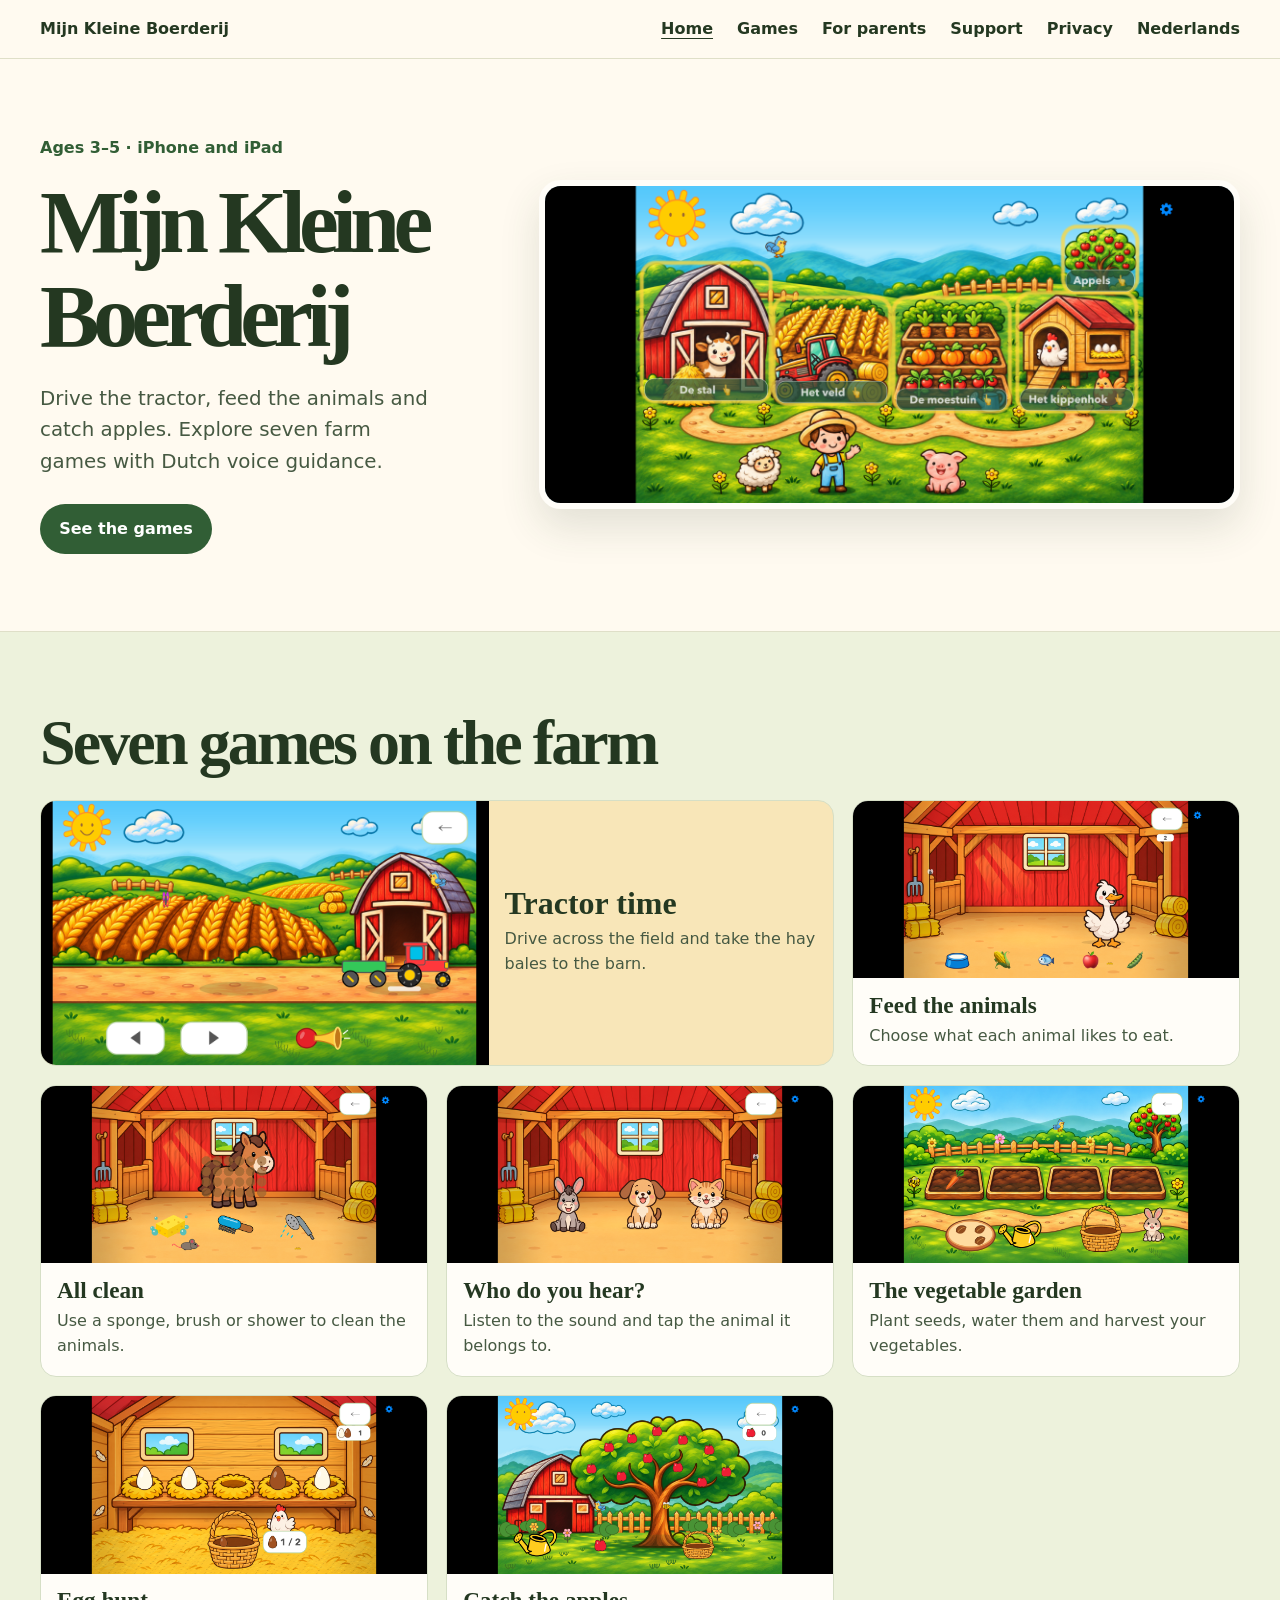
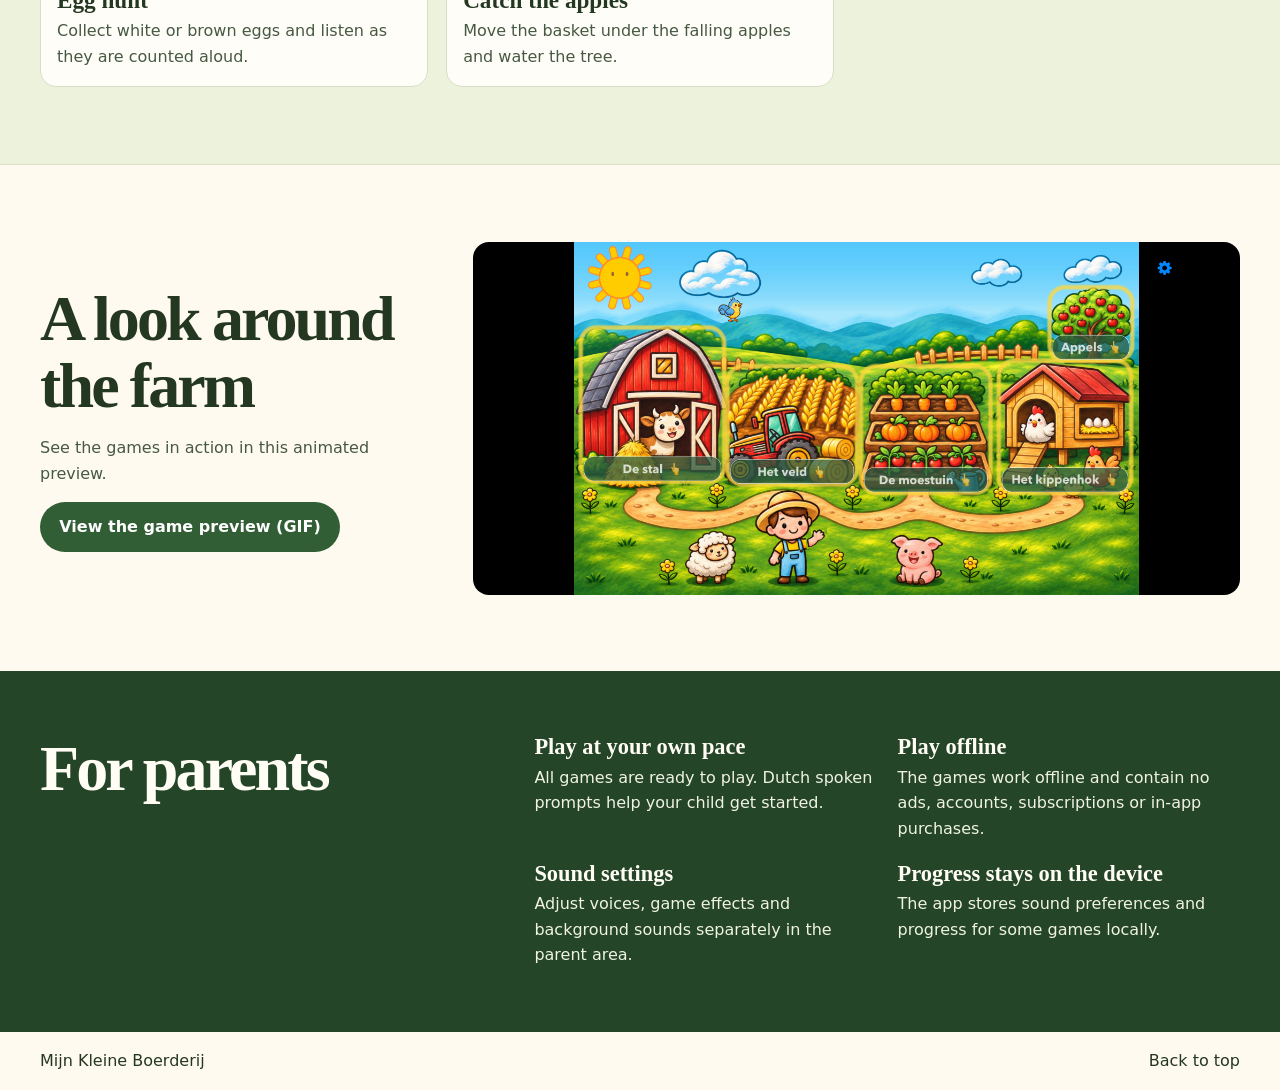
==== gb/index.html @ 2a17043c "tweetalig" ====
<!doctype html>
<html lang="en-GB">
<head>
  <meta charset="utf-8">
  <meta name="viewport" content="width=device-width, initial-scale=1">
  <meta name="description" content="Discover Mijn Kleine Boerderij, seven Dutch-language farm games for children aged 3 to 5 on iPhone and iPad.">
  <title>Mijn Kleine Boerderij · Play, care and discover</title>
  <link rel="stylesheet" href="styles.css">
</head>
<body id="boven">
  <header class="masthead">
    <div class="wrap">
      <a class="brand" href="index.html">Mijn Kleine Boerderij</a>
      <nav aria-label="Main navigation">
        <a href="index.html" aria-current="page">Home</a>
        <a href="#spelletjes">Games</a>
        <a href="#voor-ouders">For parents</a>
        <a href="support.html">Support</a>
        <a href="privacy.html">Privacy</a>
        <a href="../index.html" lang="nl">Nederlands</a>
      </nav>
    </div>
  </header>

  <main>
    <section class="hero wrap" aria-labelledby="titel">
      <div>
        <p class="platform">Ages 3–5 · iPhone and iPad</p>
        <h1 id="titel">Mijn Kleine Boerderij</h1>
        <p>Drive the tractor, feed the animals and catch apples. Explore seven farm games with Dutch voice guidance.</p>
        <a class="button" href="#preview">See the games</a>
      </div>
      <div class="hero-image">
        <img src="Previews/farm-map.png" alt="The farm, with a red barn, tractor, vegetable garden, chicken coop and apple tree" width="2868" height="1320" fetchpriority="high">
      </div>
    </section>

    <section class="games" id="spelletjes" aria-labelledby="spellentitel">
      <div class="wrap">
        <h2 id="spellentitel">Seven games on the farm</h2>
        <div class="game-grid">
          <article class="game">
            <img src="Previews/background-veld.png" alt="The field where you drive the tractor" width="1320" height="2868" loading="lazy">
            <div><h3>Tractor time</h3><p>Drive across the field and take the hay bales to the barn.</p></div>
          </article>
          <article class="game">
            <img src="Previews/animal-feeding.png" alt="A farm animal with different kinds of food" width="1206" height="2622" loading="lazy">
            <div><h3>Feed the animals</h3><p>Choose what each animal likes to eat.</p></div>
          </article>
          <article class="game">
            <img src="Previews/animal-care.png" alt="A farm animal in the barn with grooming tools" width="1206" height="2622" loading="lazy">
            <div><h3>All clean</h3><p>Use a sponge, brush or shower to clean the animals.</p></div>
          </article>
          <article class="game">
            <img src="Previews/animals-donkey-dog-cat.png" alt="Animals to choose from in the animal sounds game" width="1320" height="2868" loading="lazy">
            <div><h3>Who do you hear?</h3><p>Listen to the sound and tap the animal it belongs to.</p></div>
          </article>
          <article class="game">
            <img src="Previews/background-moestuin.png" alt="The planting beds in the vegetable garden" width="2868" height="1320" loading="lazy">
            <div><h3>The vegetable garden</h3><p>Plant seeds, water them and harvest your vegetables.</p></div>
          </article>
          <article class="game">
            <img src="Previews/eggs-color-sorting.png" alt="The game where you collect eggs by colour" width="1320" height="2868" loading="lazy">
            <div><h3>Egg hunt</h3><p>Collect white or brown eggs and listen as they are counted aloud.</p></div>
          </article>
          <article class="game">
            <img src="Previews/apples.png" alt="An apple tree and a basket for catching apples" width="2868" height="1320" loading="lazy">
            <div><h3>Catch the apples</h3><p>Move the basket under the falling apples and water the tree.</p></div>
          </article>
        </div>
      </div>
    </section>

    <section class="preview wrap" id="preview" aria-labelledby="previewtitel">
      <div>
        <h2 id="previewtitel">A look around the farm</h2>
        <p>See the games in action in this animated preview.</p>
        <a class="button" href="Previews/speloverzicht.gif">View the game preview (GIF)</a>
      </div>
      <img src="Previews/farm-map.png" alt="The map where you choose a game" width="2868" height="1320" loading="lazy">
    </section>

    <section class="parents" id="voor-ouders" aria-labelledby="ouderstitel">
      <div class="wrap">
        <h2 id="ouderstitel">For parents</h2>
        <div class="parent-details">
          <div><h3>Play at your own pace</h3><p>All games are ready to play. Dutch spoken prompts help your child get started.</p></div>
          <div><h3>Play offline</h3><p>The games work offline and contain no ads, accounts, subscriptions or in-app purchases.</p></div>
          <div><h3>Sound settings</h3><p>Adjust voices, game effects and background sounds separately in the parent area.</p></div>
          <div><h3>Progress stays on the device</h3><p>The app stores sound preferences and progress for some games locally.</p></div>
        </div>
      </div>
    </section>
  </main>

  <footer class="footer">
    <div class="wrap">
      <span>Mijn Kleine Boerderij</span>
      <a href="#boven">Back to top</a>
    </div>
  </footer>
</body>
</html>
---- gb/styles.css ----
:root {
  color-scheme: light;
  --ink: #243821;
  --muted: #465942;
  --cream: #fffaf0;
  --paper: #fffdf8;
  --green: #315e35;
  --line: #dfdfc8;
  --display: Georgia, serif;
}

*, *::before, *::after { box-sizing: border-box; }
html { scroll-behavior: smooth; }
body { margin: 0; background: var(--cream); color: var(--ink); font: 1rem/1.6 system-ui, sans-serif; }
img { display: block; max-width: 100%; }
a { color: inherit; }
a:focus-visible { outline: 3px solid #a24018; outline-offset: 5px; }
h1, h2, h3, p { margin: 0; }
h1, h2, h3 { font-family: var(--display); line-height: 1.05; }
h2 { font-size: clamp(2.3rem, 5vw, 4rem); letter-spacing: -.045em; }

.wrap { width: min(100% - 3rem, 75rem); margin-inline: auto; }
.masthead { border-bottom: 1px solid var(--line); }
.masthead .wrap, .footer .wrap { display: flex; align-items: center; justify-content: space-between; gap: 1rem; padding-block: 1rem; }
.brand { display: inline-flex; align-items: center; gap: .65rem; font-weight: 750; text-decoration: none; }
nav { display: flex; flex-wrap: wrap; gap: .5rem 1.5rem; font-weight: 650; }
nav a { text-decoration: none; }
nav a:hover, nav a[aria-current="page"], .footer a:hover { text-decoration: underline; text-underline-offset: .22em; }

.hero { display: grid; grid-template-columns: .78fr 1.22fr; align-items: center; gap: clamp(1.5rem, 4vw, 4rem); padding-block: clamp(2rem, 6vw, 5.5rem); }
.hero .platform { color: var(--green); font-weight: 750; margin-bottom: .85rem; }
h1 { font-size: clamp(3.35rem, 7vw, 6.4rem); letter-spacing: -.075em; }
.hero p:not(.platform) { color: var(--muted); font-size: clamp(1.075rem, 2vw, 1.24rem); max-width: 32ch; margin-block: 1.25rem 1.65rem; }
.button { display: inline-block; padding: .75rem 1.2rem; border-radius: 100vw; background: var(--green); color: white; text-decoration: none; font-weight: 750; }
.button:hover { background: #244929; }
.hero-image { overflow: hidden; border-radius: 1.35rem; border: .4rem solid var(--paper); background: #b5dded; box-shadow: 0 18px 40px #34442f24; }
.hero-image img { width: 100%; height: auto; }

.games { padding-block: clamp(2.5rem, 6vw, 5rem); border-block: 1px solid var(--line); background: #edf2dc; }
.games h2 { margin-bottom: 1.5rem; }
.game-grid { display: grid; grid-template-columns: repeat(3, minmax(0, 1fr)); gap: 1.15rem; }
.game { overflow: hidden; min-width: 0; border-radius: 1rem; border: 1px solid #d6dfc6; background: var(--paper); }
.game img { width: 100%; height: auto; aspect-ratio: 2.17; object-fit: cover; object-position: center 42%; }
.game div { padding: .9rem 1rem 1.05rem; }
.game h3 { font-size: 1.45rem; }
.game p { margin-top: .35rem; color: var(--muted); }
.game:first-child { grid-column: span 2; display: grid; grid-template-columns: 1.3fr 1fr; align-items: center; background: #f8e6b8; }
.game:first-child img { height: 100%; object-fit: cover; }
.game:first-child h3 { font-size: clamp(1.5rem, 3vw, 2rem); }

.preview { display: grid; grid-template-columns: .65fr 1.35fr; align-items: center; gap: clamp(1rem, 5vw, 4rem); padding-block: clamp(2.5rem, 6vw, 5rem); }
.preview img { width: 100%; height: auto; border-radius: 1rem; }
.preview p { margin-block: 1rem; color: var(--muted); }
.parents { padding-block: clamp(2.5rem, 5vw, 4rem); background: #254528; color: #fffdf4; }
.parents .wrap { display: grid; grid-template-columns: .8fr 1.2fr; gap: 1.5rem; }
.parents h3 { font-size: 1.4rem; }
.parent-details { display: grid; grid-template-columns: repeat(2, minmax(0, 1fr)); gap: 1.3rem; }
.parent-details p { margin-top: .35rem; color: #f0f3e4; }
.footer a { text-decoration: none; }

@media (max-width: 51rem) {
  .hero, .preview, .parents .wrap { grid-template-columns: 1fr; }
  .game-grid { grid-template-columns: repeat(2, minmax(0, 1fr)); }
}

@media (max-width: 34rem) {
  .wrap { width: calc(100% - 2rem); }
  .masthead .wrap { align-items: flex-start; flex-direction: column; }
  .game-grid, .game:first-child, .parent-details { grid-template-columns: 1fr; }
  .game:first-child { grid-column: auto; }
  .game:first-child img { height: auto; }
  .footer .wrap { flex-wrap: wrap; }
}

@media (prefers-reduced-motion: reduce) { html { scroll-behavior: auto; } }
.article { max-width: 70ch; padding-block: clamp(2rem, 6vw, 4.5rem); }
.article h1 { font-size: clamp(2.6rem, 6vw, 4.5rem); overflow-wrap: anywhere; }
.article h2 { margin-block: 2rem .6rem; font-size: clamp(1.55rem, 4vw, 2.2rem); }
.article p + p { margin-top: 1rem; }
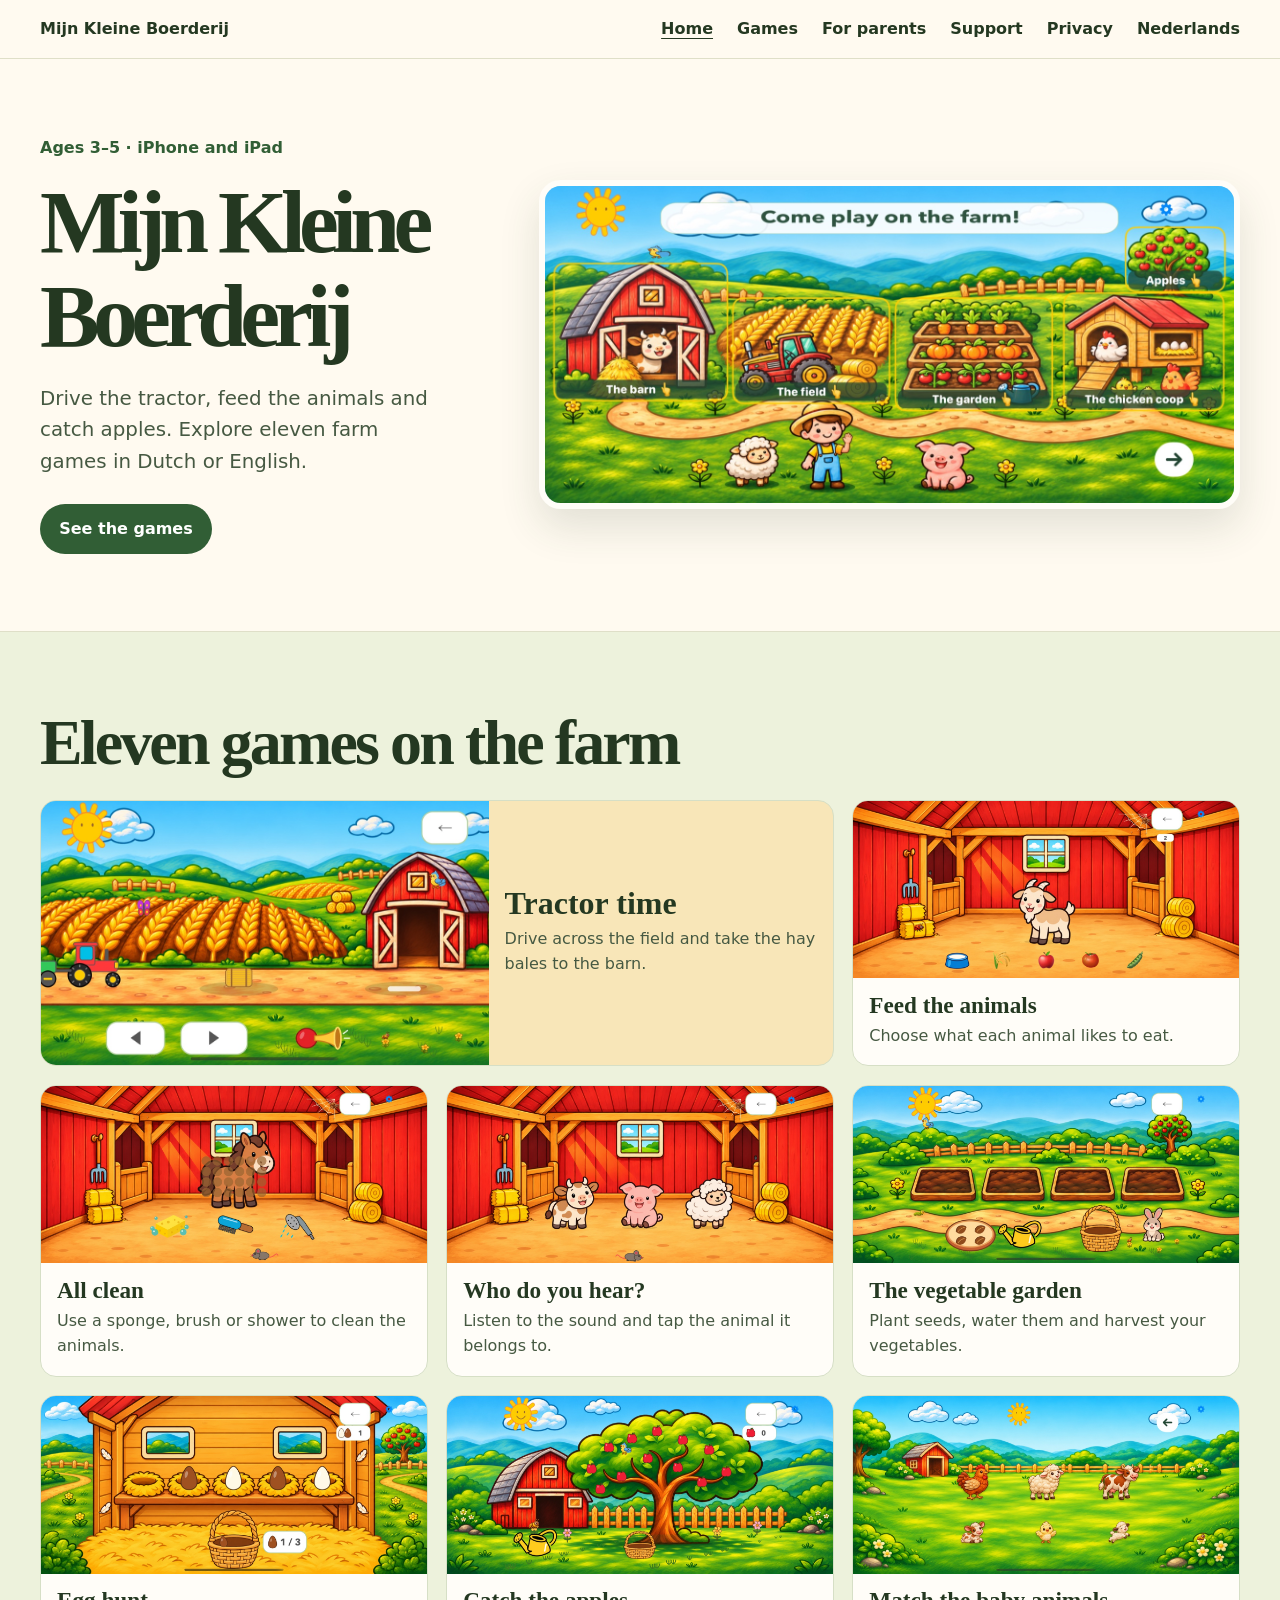
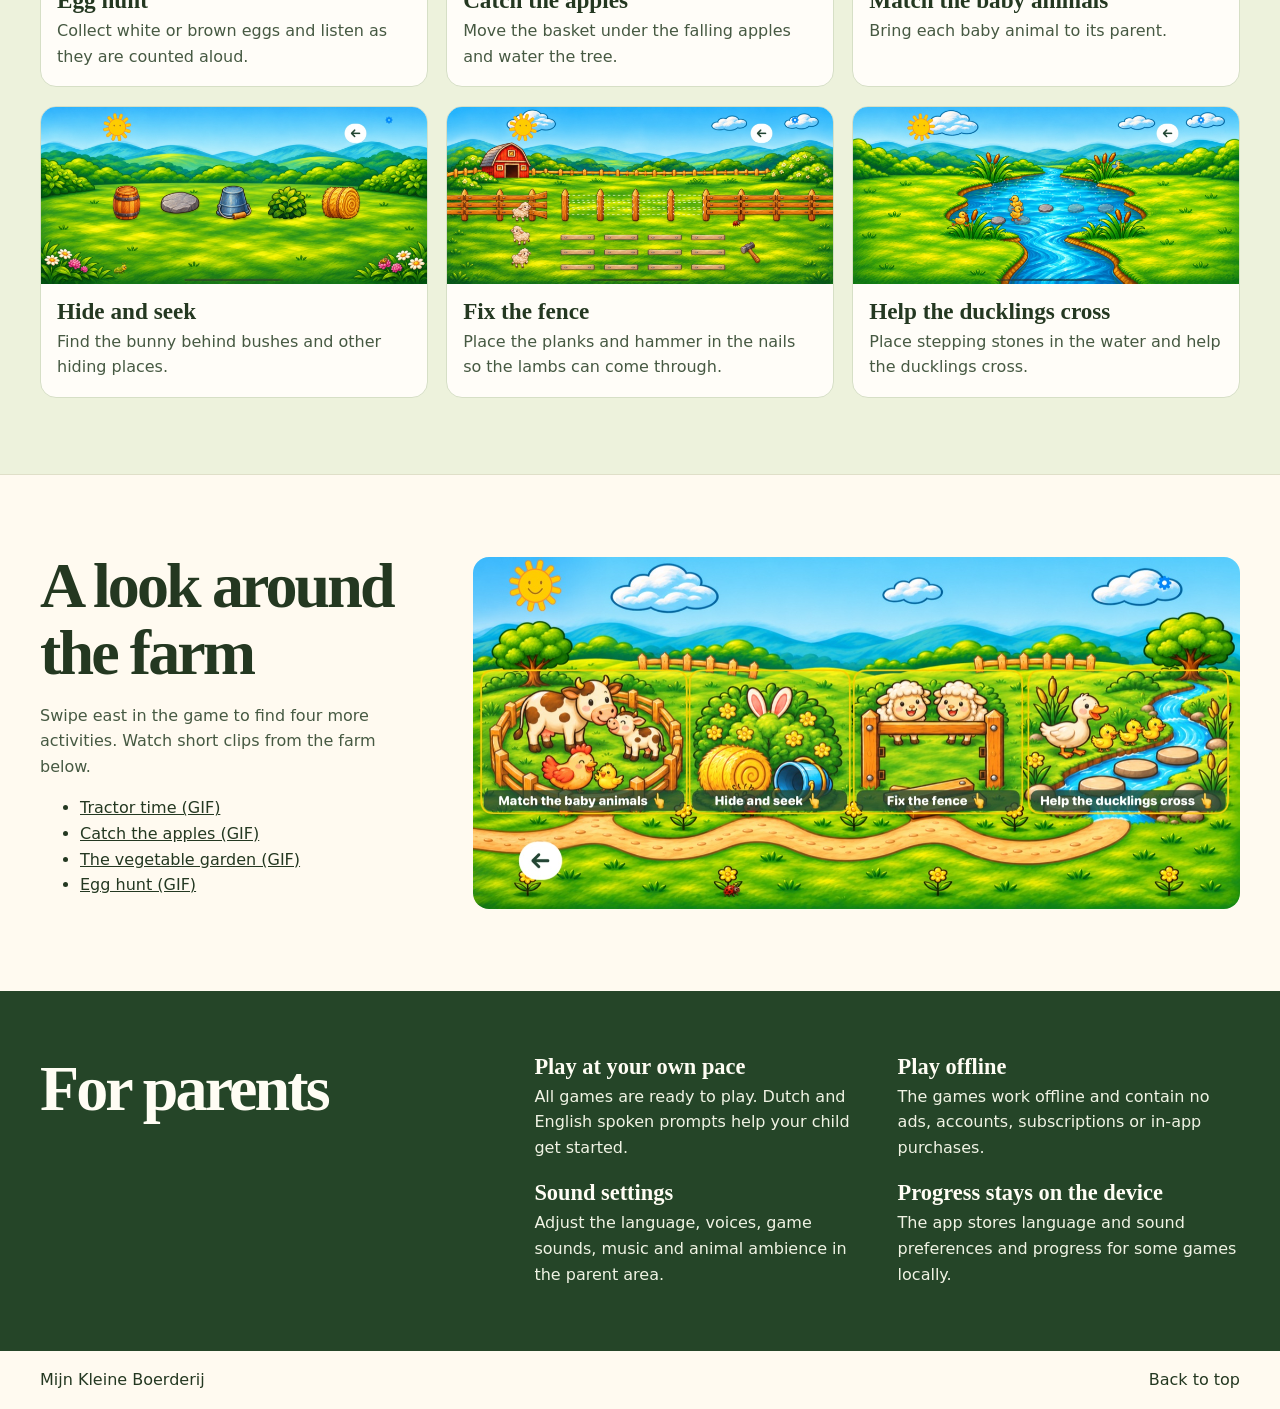
==== commit 43394fa6: "Update for relase v2" ====
--- a/gb/index.html
+++ b/gb/index.html
@@ -3,7 +3,7 @@
 <head>
   <meta charset="utf-8">
   <meta name="viewport" content="width=device-width, initial-scale=1">
-  <meta name="description" content="Discover Mijn Kleine Boerderij, seven Dutch-language farm games for children aged 3 to 5 on iPhone and iPad.">
+  <meta name="description" content="Discover Mijn Kleine Boerderij, eleven farm games with Dutch and English voice guidance for children aged 3 to 5 on iPhone and iPad.">
   <title>Mijn Kleine Boerderij · Play, care and discover</title>
   <link rel="stylesheet" href="styles.css">
 </head>
@@ -27,45 +27,61 @@
       <div>
         <p class="platform">Ages 3–5 · iPhone and iPad</p>
         <h1 id="titel">Mijn Kleine Boerderij</h1>
-        <p>Drive the tractor, feed the animals and catch apples. Explore seven farm games with Dutch voice guidance.</p>
+        <p>Drive the tractor, feed the animals and catch apples. Explore eleven farm games in Dutch or English.</p>
         <a class="button" href="#preview">See the games</a>
       </div>
       <div class="hero-image">
-        <img src="Previews/farm-map.png" alt="The farm, with a red barn, tractor, vegetable garden, chicken coop and apple tree" width="2868" height="1320" fetchpriority="high">
+        <img src="Previews/farm-map.jpg" alt="The farm, with a red barn, tractor, vegetable garden, chicken coop and apple tree" width="662" height="1440" fetchpriority="high">
       </div>
     </section>
 
     <section class="games" id="spelletjes" aria-labelledby="spellentitel">
       <div class="wrap">
-        <h2 id="spellentitel">Seven games on the farm</h2>
+        <h2 id="spellentitel">Eleven games on the farm</h2>
         <div class="game-grid">
           <article class="game">
-            <img src="Previews/background-veld.png" alt="The field where you drive the tractor" width="1320" height="2868" loading="lazy">
+            <img src="../Previews/background-veld.jpg" alt="The field where you drive the tractor" width="1440" height="662" loading="lazy">
             <div><h3>Tractor time</h3><p>Drive across the field and take the hay bales to the barn.</p></div>
           </article>
           <article class="game">
-            <img src="Previews/animal-feeding.png" alt="A farm animal with different kinds of food" width="1206" height="2622" loading="lazy">
+            <img src="../Previews/animal-feeding.jpg" alt="A farm animal with different kinds of food" width="1440" height="662" loading="lazy">
             <div><h3>Feed the animals</h3><p>Choose what each animal likes to eat.</p></div>
           </article>
           <article class="game">
-            <img src="Previews/animal-care.png" alt="A farm animal in the barn with grooming tools" width="1206" height="2622" loading="lazy">
+            <img src="../Previews/animal-care.jpg" alt="A farm animal in the barn with grooming tools" width="1440" height="662" loading="lazy">
             <div><h3>All clean</h3><p>Use a sponge, brush or shower to clean the animals.</p></div>
           </article>
           <article class="game">
-            <img src="Previews/animals-donkey-dog-cat.png" alt="Animals to choose from in the animal sounds game" width="1320" height="2868" loading="lazy">
+            <img src="../Previews/animal-sounds.jpg" alt="Animals to choose from in the animal sounds game" width="1440" height="662" loading="lazy">
             <div><h3>Who do you hear?</h3><p>Listen to the sound and tap the animal it belongs to.</p></div>
           </article>
           <article class="game">
-            <img src="Previews/background-moestuin.png" alt="The planting beds in the vegetable garden" width="2868" height="1320" loading="lazy">
+            <img src="../Previews/background-moestuin.jpg" alt="The planting beds in the vegetable garden" width="1440" height="662" loading="lazy">
             <div><h3>The vegetable garden</h3><p>Plant seeds, water them and harvest your vegetables.</p></div>
           </article>
           <article class="game">
-            <img src="Previews/eggs-color-sorting.png" alt="The game where you collect eggs by colour" width="1320" height="2868" loading="lazy">
+            <img src="../Previews/eggs-color-sorting.jpg" alt="The game where you collect eggs by colour" width="1440" height="662" loading="lazy">
             <div><h3>Egg hunt</h3><p>Collect white or brown eggs and listen as they are counted aloud.</p></div>
           </article>
           <article class="game">
-            <img src="Previews/apples.png" alt="An apple tree and a basket for catching apples" width="2868" height="1320" loading="lazy">
+            <img src="../Previews/apples.jpg" alt="An apple tree and a basket for catching apples" width="662" height="1440" loading="lazy">
             <div><h3>Catch the apples</h3><p>Move the basket under the falling apples and water the tree.</p></div>
+          </article>
+          <article class="game">
+            <img src="../Previews/jong-en-oud.jpg" alt="Baby animals and their parents in the meadow" width="1440" height="662" loading="lazy">
+            <div><h3>Match the baby animals</h3><p>Bring each baby animal to its parent.</p></div>
+          </article>
+          <article class="game">
+            <img src="../Previews/waar-is-het-konijn.jpg" alt="Five places where the bunny might be hiding" width="1440" height="662" loading="lazy">
+            <div><h3>Hide and seek</h3><p>Find the bunny behind bushes and other hiding places.</p></div>
+          </article>
+          <article class="game">
+            <img src="../Previews/maak-het-hek-dicht.jpg" alt="Loose planks and a hammer beside the unfinished fence" width="1440" height="662" loading="lazy">
+            <div><h3>Fix the fence</h3><p>Place the planks and hammer in the nails so the lambs can come through.</p></div>
+          </article>
+          <article class="game">
+            <img src="../Previews/help-oversteken.jpg" alt="Ducklings on the bank and stepping stones in the water" width="1440" height="662" loading="lazy">
+            <div><h3>Help the ducklings cross</h3><p>Place stepping stones in the water and help the ducklings cross.</p></div>
           </article>
         </div>
       </div>
@@ -74,20 +90,25 @@
     <section class="preview wrap" id="preview" aria-labelledby="previewtitel">
       <div>
         <h2 id="previewtitel">A look around the farm</h2>
-        <p>See the games in action in this animated preview.</p>
-        <a class="button" href="Previews/speloverzicht.gif">View the game preview (GIF)</a>
+        <p>Swipe east in the game to find four more activities. Watch short clips from the farm below.</p>
+        <ul>
+          <li><a href="../Previews/tractor.gif">Tractor time (GIF)</a></li>
+          <li><a href="../Previews/appels-vangen.gif">Catch the apples (GIF)</a></li>
+          <li><a href="../Previews/moestuin.gif">The vegetable garden (GIF)</a></li>
+          <li><a href="../Previews/kippenhok.gif">Egg hunt (GIF)</a></li>
+        </ul>
       </div>
-      <img src="Previews/farm-map.png" alt="The map where you choose a game" width="2868" height="1320" loading="lazy">
+      <img src="Previews/boerderijkaart-oost.jpg" alt="The east farm map with the animal matching game, hide and seek, the fence and the pond" width="662" height="1440" loading="lazy">
     </section>
 
     <section class="parents" id="voor-ouders" aria-labelledby="ouderstitel">
       <div class="wrap">
         <h2 id="ouderstitel">For parents</h2>
         <div class="parent-details">
-          <div><h3>Play at your own pace</h3><p>All games are ready to play. Dutch spoken prompts help your child get started.</p></div>
+          <div><h3>Play at your own pace</h3><p>All games are ready to play. Dutch and English spoken prompts help your child get started.</p></div>
           <div><h3>Play offline</h3><p>The games work offline and contain no ads, accounts, subscriptions or in-app purchases.</p></div>
-          <div><h3>Sound settings</h3><p>Adjust voices, game effects and background sounds separately in the parent area.</p></div>
-          <div><h3>Progress stays on the device</h3><p>The app stores sound preferences and progress for some games locally.</p></div>
+          <div><h3>Sound settings</h3><p>Adjust the language, voices, game sounds, music and animal ambience in the parent area.</p></div>
+          <div><h3>Progress stays on the device</h3><p>The app stores language and sound preferences and progress for some games locally.</p></div>
         </div>
       </div>
     </section>
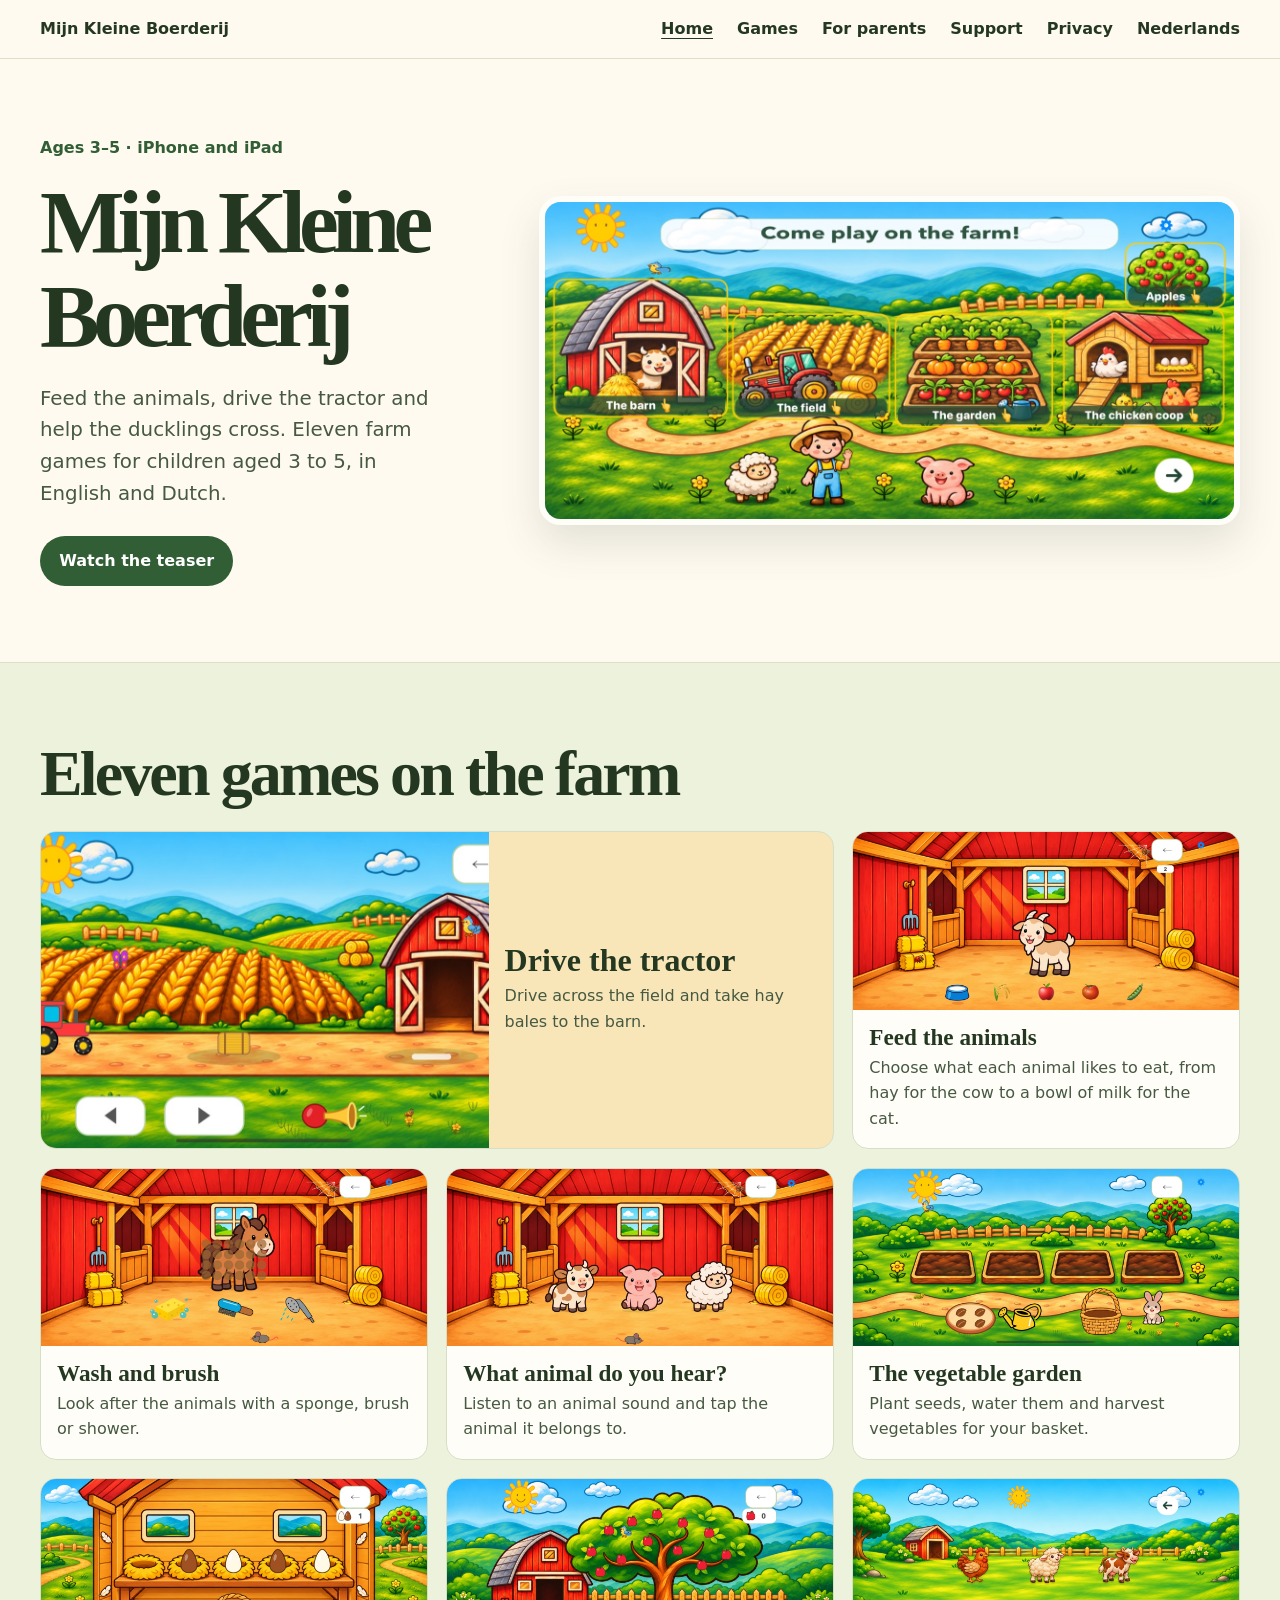
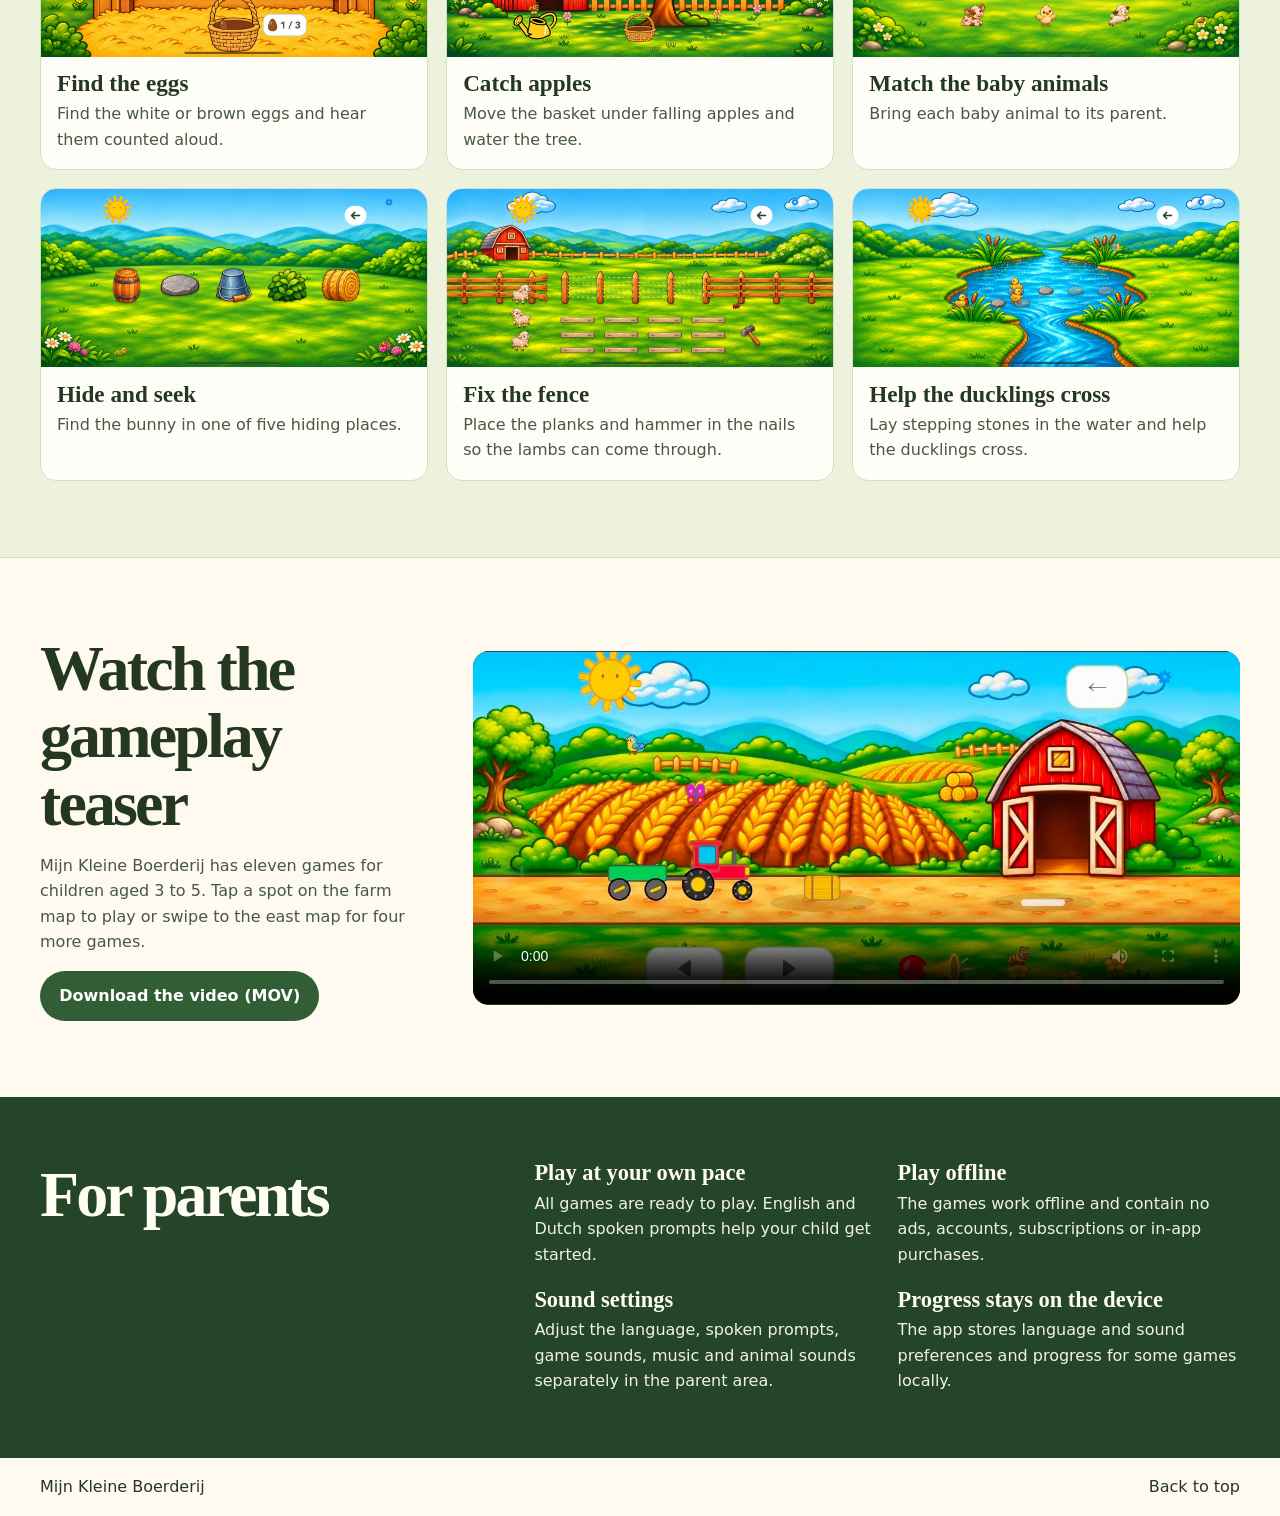
==== commit d72722b3: "update-teksten" ====
--- a/gb/index.html
+++ b/gb/index.html
@@ -3,7 +3,7 @@
 <head>
   <meta charset="utf-8">
   <meta name="viewport" content="width=device-width, initial-scale=1">
-  <meta name="description" content="Discover Mijn Kleine Boerderij, eleven farm games with Dutch and English voice guidance for children aged 3 to 5 on iPhone and iPad.">
+  <meta name="description" content="Feed the animals, drive the tractor and help the ducklings cross. Eleven farm games for children aged 3 to 5, in English and Dutch.">
   <title>Mijn Kleine Boerderij · Play, care and discover</title>
   <link rel="stylesheet" href="styles.css">
 </head>
@@ -27,8 +27,8 @@
       <div>
         <p class="platform">Ages 3–5 · iPhone and iPad</p>
         <h1 id="titel">Mijn Kleine Boerderij</h1>
-        <p>Drive the tractor, feed the animals and catch apples. Explore eleven farm games in Dutch or English.</p>
-        <a class="button" href="#preview">See the games</a>
+        <p>Feed the animals, drive the tractor and help the ducklings cross. Eleven farm games for children aged 3 to 5, in English and Dutch.</p>
+        <a class="button" href="#preview">Watch the teaser</a>
       </div>
       <div class="hero-image">
         <img src="Previews/farm-map.jpg" alt="The farm, with a red barn, tractor, vegetable garden, chicken coop and apple tree" width="662" height="1440" fetchpriority="high">
@@ -41,31 +41,31 @@
         <div class="game-grid">
           <article class="game">
             <img src="../Previews/background-veld.jpg" alt="The field where you drive the tractor" width="1440" height="662" loading="lazy">
-            <div><h3>Tractor time</h3><p>Drive across the field and take the hay bales to the barn.</p></div>
+            <div><h3>Drive the tractor</h3><p>Drive across the field and take hay bales to the barn.</p></div>
           </article>
           <article class="game">
             <img src="../Previews/animal-feeding.jpg" alt="A farm animal with different kinds of food" width="1440" height="662" loading="lazy">
-            <div><h3>Feed the animals</h3><p>Choose what each animal likes to eat.</p></div>
+            <div><h3>Feed the animals</h3><p>Choose what each animal likes to eat, from hay for the cow to a bowl of milk for the cat.</p></div>
           </article>
           <article class="game">
             <img src="../Previews/animal-care.jpg" alt="A farm animal in the barn with grooming tools" width="1440" height="662" loading="lazy">
-            <div><h3>All clean</h3><p>Use a sponge, brush or shower to clean the animals.</p></div>
+            <div><h3>Wash and brush</h3><p>Look after the animals with a sponge, brush or shower.</p></div>
           </article>
           <article class="game">
             <img src="../Previews/animal-sounds.jpg" alt="Animals to choose from in the animal sounds game" width="1440" height="662" loading="lazy">
-            <div><h3>Who do you hear?</h3><p>Listen to the sound and tap the animal it belongs to.</p></div>
+            <div><h3>What animal do you hear?</h3><p>Listen to an animal sound and tap the animal it belongs to.</p></div>
           </article>
           <article class="game">
             <img src="../Previews/background-moestuin.jpg" alt="The planting beds in the vegetable garden" width="1440" height="662" loading="lazy">
-            <div><h3>The vegetable garden</h3><p>Plant seeds, water them and harvest your vegetables.</p></div>
+            <div><h3>The vegetable garden</h3><p>Plant seeds, water them and harvest vegetables for your basket.</p></div>
           </article>
           <article class="game">
             <img src="../Previews/eggs-color-sorting.jpg" alt="The game where you collect eggs by colour" width="1440" height="662" loading="lazy">
-            <div><h3>Egg hunt</h3><p>Collect white or brown eggs and listen as they are counted aloud.</p></div>
+            <div><h3>Find the eggs</h3><p>Find the white or brown eggs and hear them counted aloud.</p></div>
           </article>
           <article class="game">
             <img src="../Previews/apples.jpg" alt="An apple tree and a basket for catching apples" width="662" height="1440" loading="lazy">
-            <div><h3>Catch the apples</h3><p>Move the basket under the falling apples and water the tree.</p></div>
+            <div><h3>Catch apples</h3><p>Move the basket under falling apples and water the tree.</p></div>
           </article>
           <article class="game">
             <img src="../Previews/jong-en-oud.jpg" alt="Baby animals and their parents in the meadow" width="1440" height="662" loading="lazy">
@@ -73,7 +73,7 @@
           </article>
           <article class="game">
             <img src="../Previews/waar-is-het-konijn.jpg" alt="Five places where the bunny might be hiding" width="1440" height="662" loading="lazy">
-            <div><h3>Hide and seek</h3><p>Find the bunny behind bushes and other hiding places.</p></div>
+            <div><h3>Hide and seek</h3><p>Find the bunny in one of five hiding places.</p></div>
           </article>
           <article class="game">
             <img src="../Previews/maak-het-hek-dicht.jpg" alt="Loose planks and a hammer beside the unfinished fence" width="1440" height="662" loading="lazy">
@@ -81,7 +81,7 @@
           </article>
           <article class="game">
             <img src="../Previews/help-oversteken.jpg" alt="Ducklings on the bank and stepping stones in the water" width="1440" height="662" loading="lazy">
-            <div><h3>Help the ducklings cross</h3><p>Place stepping stones in the water and help the ducklings cross.</p></div>
+            <div><h3>Help the ducklings cross</h3><p>Lay stepping stones in the water and help the ducklings cross.</p></div>
           </article>
         </div>
       </div>
@@ -89,25 +89,24 @@
 
     <section class="preview wrap" id="preview" aria-labelledby="previewtitel">
       <div>
-        <h2 id="previewtitel">A look around the farm</h2>
-        <p>Swipe east in the game to find four more activities. Watch short clips from the farm below.</p>
-        <ul>
-          <li><a href="../Previews/tractor.gif">Tractor time (GIF)</a></li>
-          <li><a href="../Previews/appels-vangen.gif">Catch the apples (GIF)</a></li>
-          <li><a href="../Previews/moestuin.gif">The vegetable garden (GIF)</a></li>
-          <li><a href="../Previews/kippenhok.gif">Egg hunt (GIF)</a></li>
-        </ul>
+        <h2 id="previewtitel">Watch the gameplay teaser</h2>
+        <p id="previewbeschrijving">Mijn Kleine Boerderij has eleven games for children aged 3 to 5. Tap a spot on the farm map to play or swipe to the east map for four more games.</p>
+        <a class="button" href="../Previews/spelpreview.mov" download>Download the video (MOV)</a>
       </div>
-      <img src="Previews/boerderijkaart-oost.jpg" alt="The east farm map with the animal matching game, hide and seek, the fence and the pond" width="662" height="1440" loading="lazy">
+      <video controls playsinline preload="metadata" poster="../Previews/spelpreview.jpg"
+             width="1280" height="590" aria-label="Gameplay from all eleven farm games" aria-describedby="previewbeschrijving">
+        <source src="../Previews/spelpreview.mov" type="video/quicktime">
+        <source src="../Previews/spelpreview.mp4" type="video/mp4">
+      </video>
     </section>
 
     <section class="parents" id="voor-ouders" aria-labelledby="ouderstitel">
       <div class="wrap">
         <h2 id="ouderstitel">For parents</h2>
         <div class="parent-details">
-          <div><h3>Play at your own pace</h3><p>All games are ready to play. Dutch and English spoken prompts help your child get started.</p></div>
+          <div><h3>Play at your own pace</h3><p>All games are ready to play. English and Dutch spoken prompts help your child get started.</p></div>
           <div><h3>Play offline</h3><p>The games work offline and contain no ads, accounts, subscriptions or in-app purchases.</p></div>
-          <div><h3>Sound settings</h3><p>Adjust the language, voices, game sounds, music and animal ambience in the parent area.</p></div>
+          <div><h3>Sound settings</h3><p>Adjust the language, spoken prompts, game sounds, music and animal sounds separately in the parent area.</p></div>
           <div><h3>Progress stays on the device</h3><p>The app stores language and sound preferences and progress for some games locally.</p></div>
         </div>
       </div>
--- a/gb/styles.css
+++ b/gb/styles.css
@@ -49,7 +49,7 @@
 .game:first-child h3 { font-size: clamp(1.5rem, 3vw, 2rem); }
 
 .preview { display: grid; grid-template-columns: .65fr 1.35fr; align-items: center; gap: clamp(1rem, 5vw, 4rem); padding-block: clamp(2.5rem, 6vw, 5rem); }
-.preview img { width: 100%; height: auto; border-radius: 1rem; }
+.preview video { display: block; width: 100%; height: auto; border-radius: 1rem; background: var(--ink); }
 .preview p { margin-block: 1rem; color: var(--muted); }
 .parents { padding-block: clamp(2.5rem, 5vw, 4rem); background: #254528; color: #fffdf4; }
 .parents .wrap { display: grid; grid-template-columns: .8fr 1.2fr; gap: 1.5rem; }
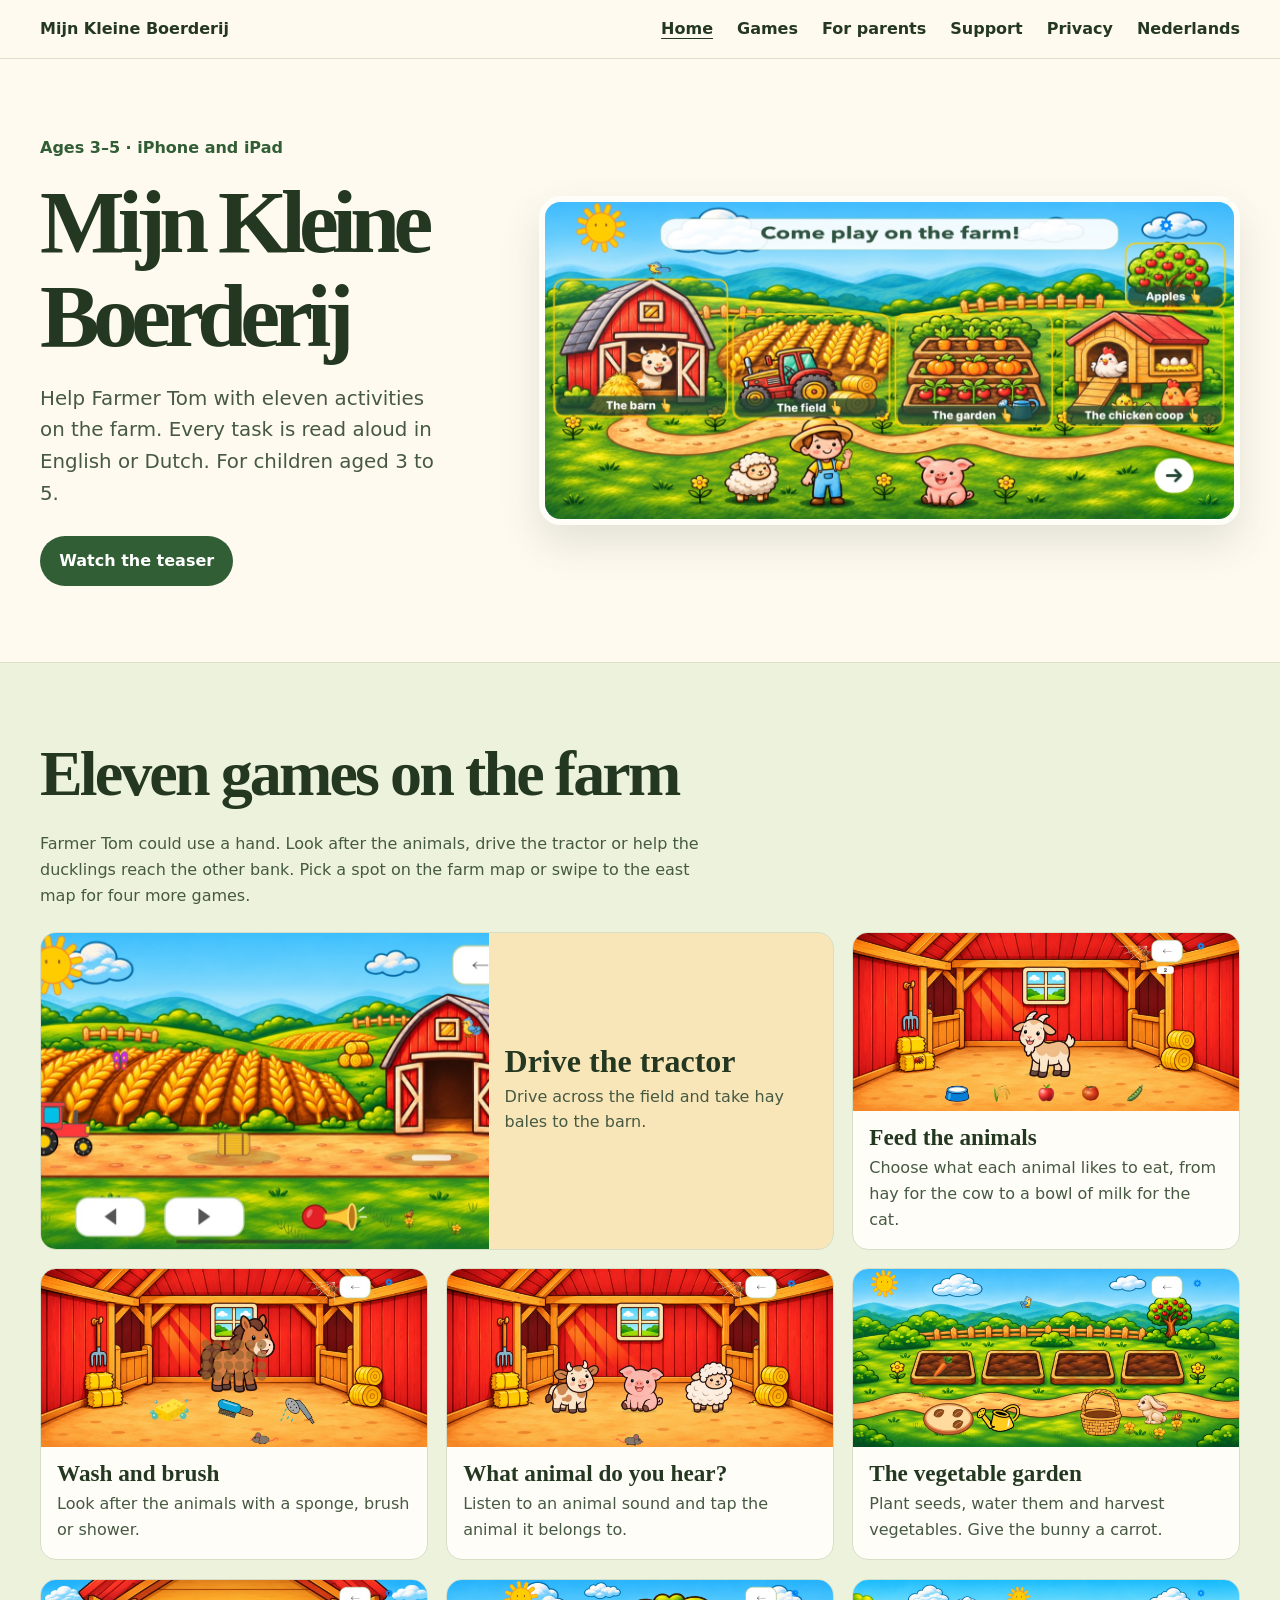
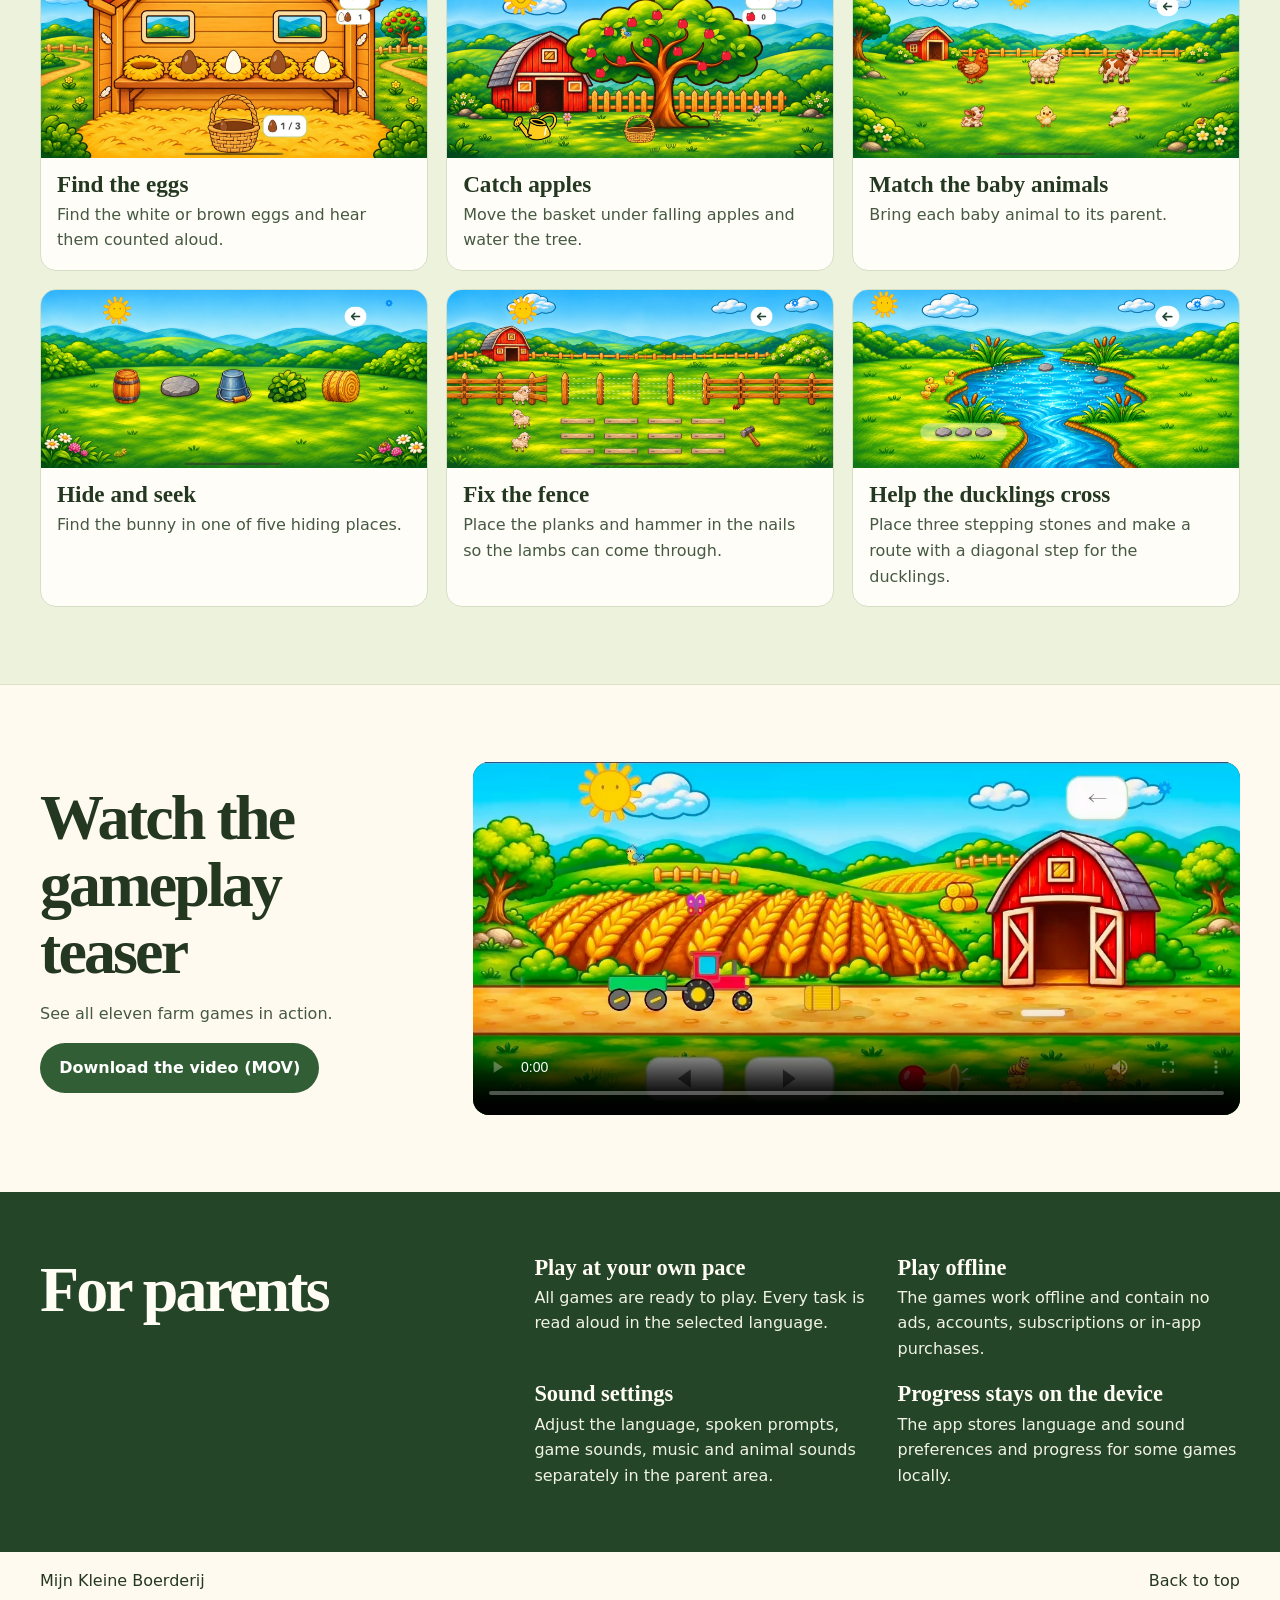
==== commit 326f204a: "Update" ====
--- a/gb/index.html
+++ b/gb/index.html
@@ -3,7 +3,7 @@
 <head>
   <meta charset="utf-8">
   <meta name="viewport" content="width=device-width, initial-scale=1">
-  <meta name="description" content="Feed the animals, drive the tractor and help the ducklings cross. Eleven farm games for children aged 3 to 5, in English and Dutch.">
+  <meta name="description" content="Help Farmer Tom with eleven activities on the farm. Every task is read aloud in English or Dutch. For children aged 3 to 5.">
   <title>Mijn Kleine Boerderij · Play, care and discover</title>
   <link rel="stylesheet" href="styles.css">
 </head>
@@ -27,7 +27,7 @@
       <div>
         <p class="platform">Ages 3–5 · iPhone and iPad</p>
         <h1 id="titel">Mijn Kleine Boerderij</h1>
-        <p>Feed the animals, drive the tractor and help the ducklings cross. Eleven farm games for children aged 3 to 5, in English and Dutch.</p>
+        <p>Help Farmer Tom with eleven activities on the farm. Every task is read aloud in English or Dutch. For children aged 3 to 5.</p>
         <a class="button" href="#preview">Watch the teaser</a>
       </div>
       <div class="hero-image">
@@ -38,6 +38,7 @@
     <section class="games" id="spelletjes" aria-labelledby="spellentitel">
       <div class="wrap">
         <h2 id="spellentitel">Eleven games on the farm</h2>
+        <p class="games-intro">Farmer Tom could use a hand. Look after the animals, drive the tractor or help the ducklings reach the other bank. Pick a spot on the farm map or swipe to the east map for four more games.</p>
         <div class="game-grid">
           <article class="game">
             <img src="../Previews/background-veld.jpg" alt="The field where you drive the tractor" width="1440" height="662" loading="lazy">
@@ -56,8 +57,8 @@
             <div><h3>What animal do you hear?</h3><p>Listen to an animal sound and tap the animal it belongs to.</p></div>
           </article>
           <article class="game">
-            <img src="../Previews/background-moestuin.jpg" alt="The planting beds in the vegetable garden" width="1440" height="662" loading="lazy">
-            <div><h3>The vegetable garden</h3><p>Plant seeds, water them and harvest vegetables for your basket.</p></div>
+            <img src="../Previews/background-moestuin.jpg" alt="The planting beds in the vegetable garden" width="662" height="1440" loading="lazy">
+            <div><h3>The vegetable garden</h3><p>Plant seeds, water them and harvest vegetables. Give the bunny a carrot.</p></div>
           </article>
           <article class="game">
             <img src="../Previews/eggs-color-sorting.jpg" alt="The game where you collect eggs by colour" width="1440" height="662" loading="lazy">
@@ -80,8 +81,8 @@
             <div><h3>Fix the fence</h3><p>Place the planks and hammer in the nails so the lambs can come through.</p></div>
           </article>
           <article class="game">
-            <img src="../Previews/help-oversteken.jpg" alt="Ducklings on the bank and stepping stones in the water" width="1440" height="662" loading="lazy">
-            <div><h3>Help the ducklings cross</h3><p>Lay stepping stones in the water and help the ducklings cross.</p></div>
+            <img src="../Previews/help-oversteken.jpg" alt="Ducklings on the bank and stepping stones in the water" width="662" height="1440" loading="lazy">
+            <div><h3>Help the ducklings cross</h3><p>Place three stepping stones and make a route with a diagonal step for the ducklings.</p></div>
           </article>
         </div>
       </div>
@@ -90,7 +91,7 @@
     <section class="preview wrap" id="preview" aria-labelledby="previewtitel">
       <div>
         <h2 id="previewtitel">Watch the gameplay teaser</h2>
-        <p id="previewbeschrijving">Mijn Kleine Boerderij has eleven games for children aged 3 to 5. Tap a spot on the farm map to play or swipe to the east map for four more games.</p>
+        <p id="previewbeschrijving">See all eleven farm games in action.</p>
         <a class="button" href="../Previews/spelpreview.mov" download>Download the video (MOV)</a>
       </div>
       <video controls playsinline preload="metadata" poster="../Previews/spelpreview.jpg"
@@ -104,7 +105,7 @@
       <div class="wrap">
         <h2 id="ouderstitel">For parents</h2>
         <div class="parent-details">
-          <div><h3>Play at your own pace</h3><p>All games are ready to play. English and Dutch spoken prompts help your child get started.</p></div>
+          <div><h3>Play at your own pace</h3><p>All games are ready to play. Every task is read aloud in the selected language.</p></div>
           <div><h3>Play offline</h3><p>The games work offline and contain no ads, accounts, subscriptions or in-app purchases.</p></div>
           <div><h3>Sound settings</h3><p>Adjust the language, spoken prompts, game sounds, music and animal sounds separately in the parent area.</p></div>
           <div><h3>Progress stays on the device</h3><p>The app stores language and sound preferences and progress for some games locally.</p></div>
--- a/gb/styles.css
+++ b/gb/styles.css
@@ -38,6 +38,7 @@
 
 .games { padding-block: clamp(2.5rem, 6vw, 5rem); border-block: 1px solid var(--line); background: #edf2dc; }
 .games h2 { margin-bottom: 1.5rem; }
+.games-intro { max-width: 65ch; margin: 0 0 1.5rem; color: var(--muted); }
 .game-grid { display: grid; grid-template-columns: repeat(3, minmax(0, 1fr)); gap: 1.15rem; }
 .game { overflow: hidden; min-width: 0; border-radius: 1rem; border: 1px solid #d6dfc6; background: var(--paper); }
 .game img { width: 100%; height: auto; aspect-ratio: 2.17; object-fit: cover; object-position: center 42%; }
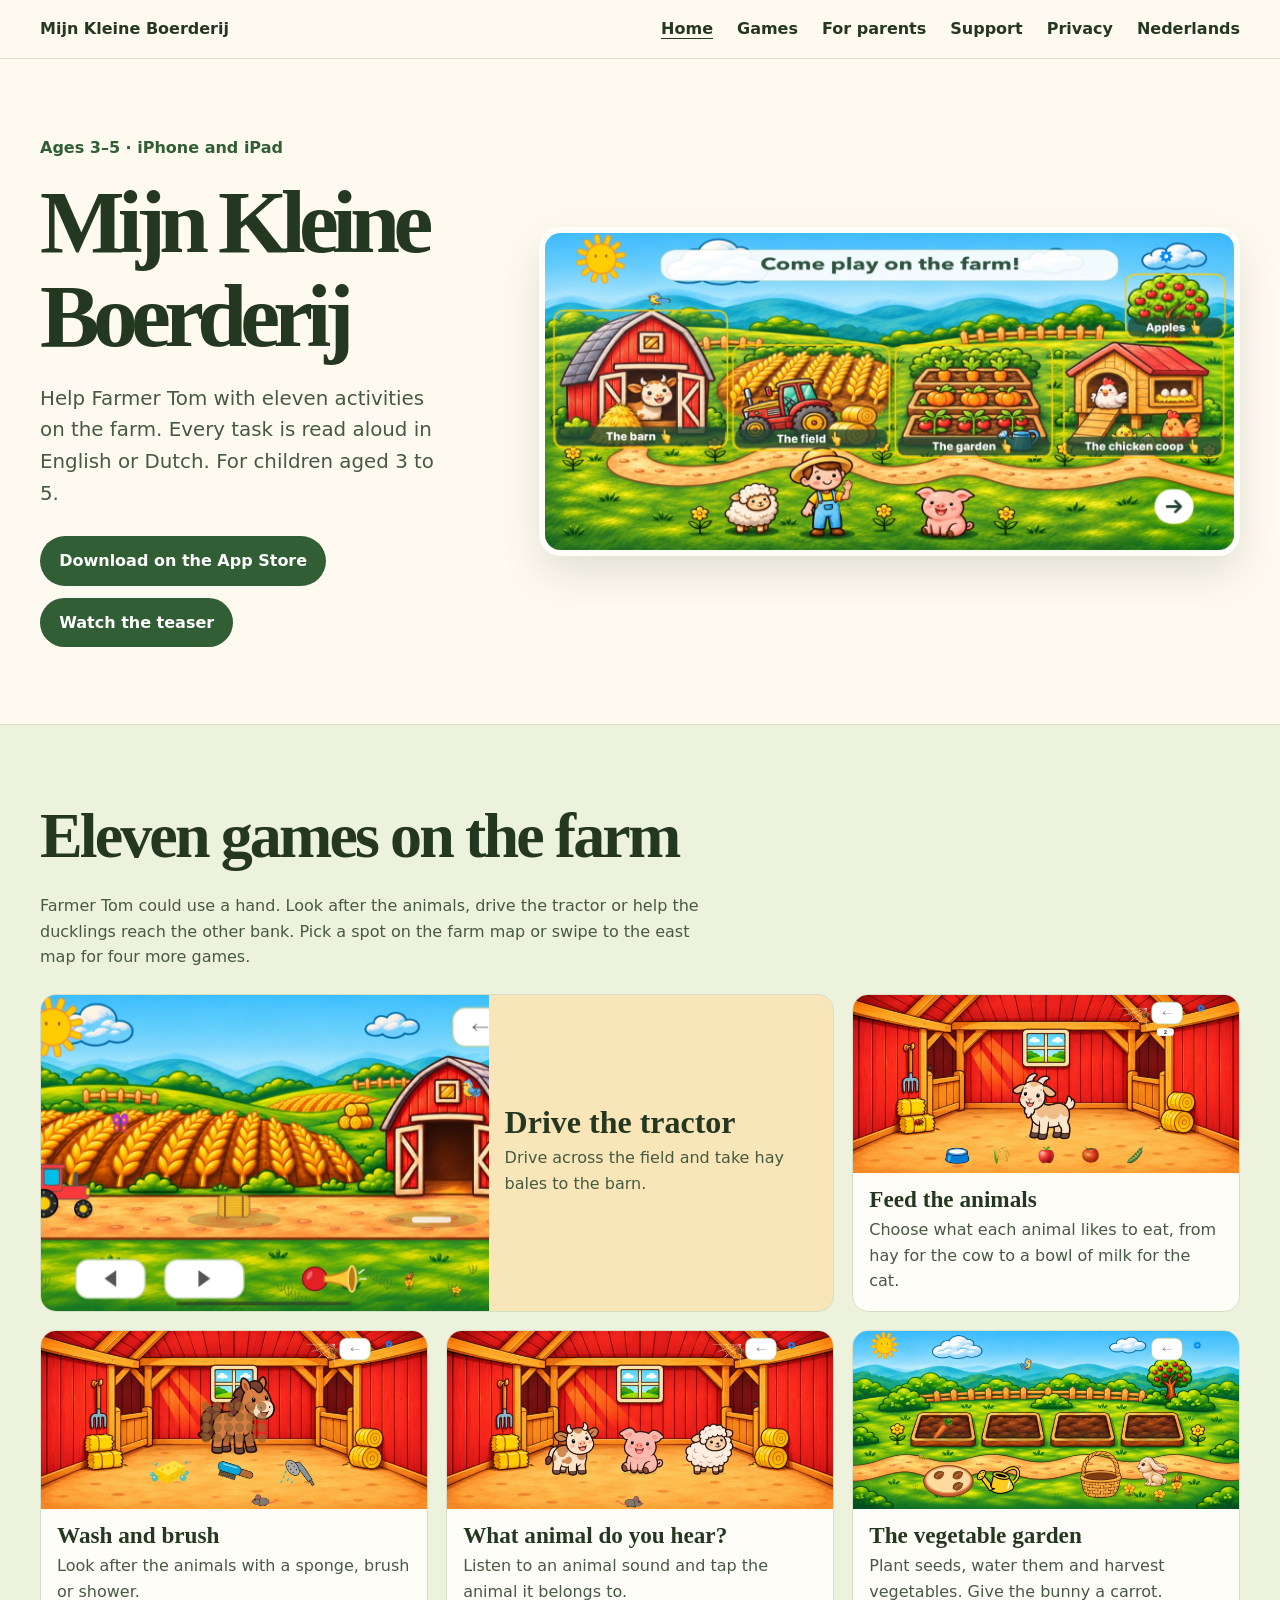
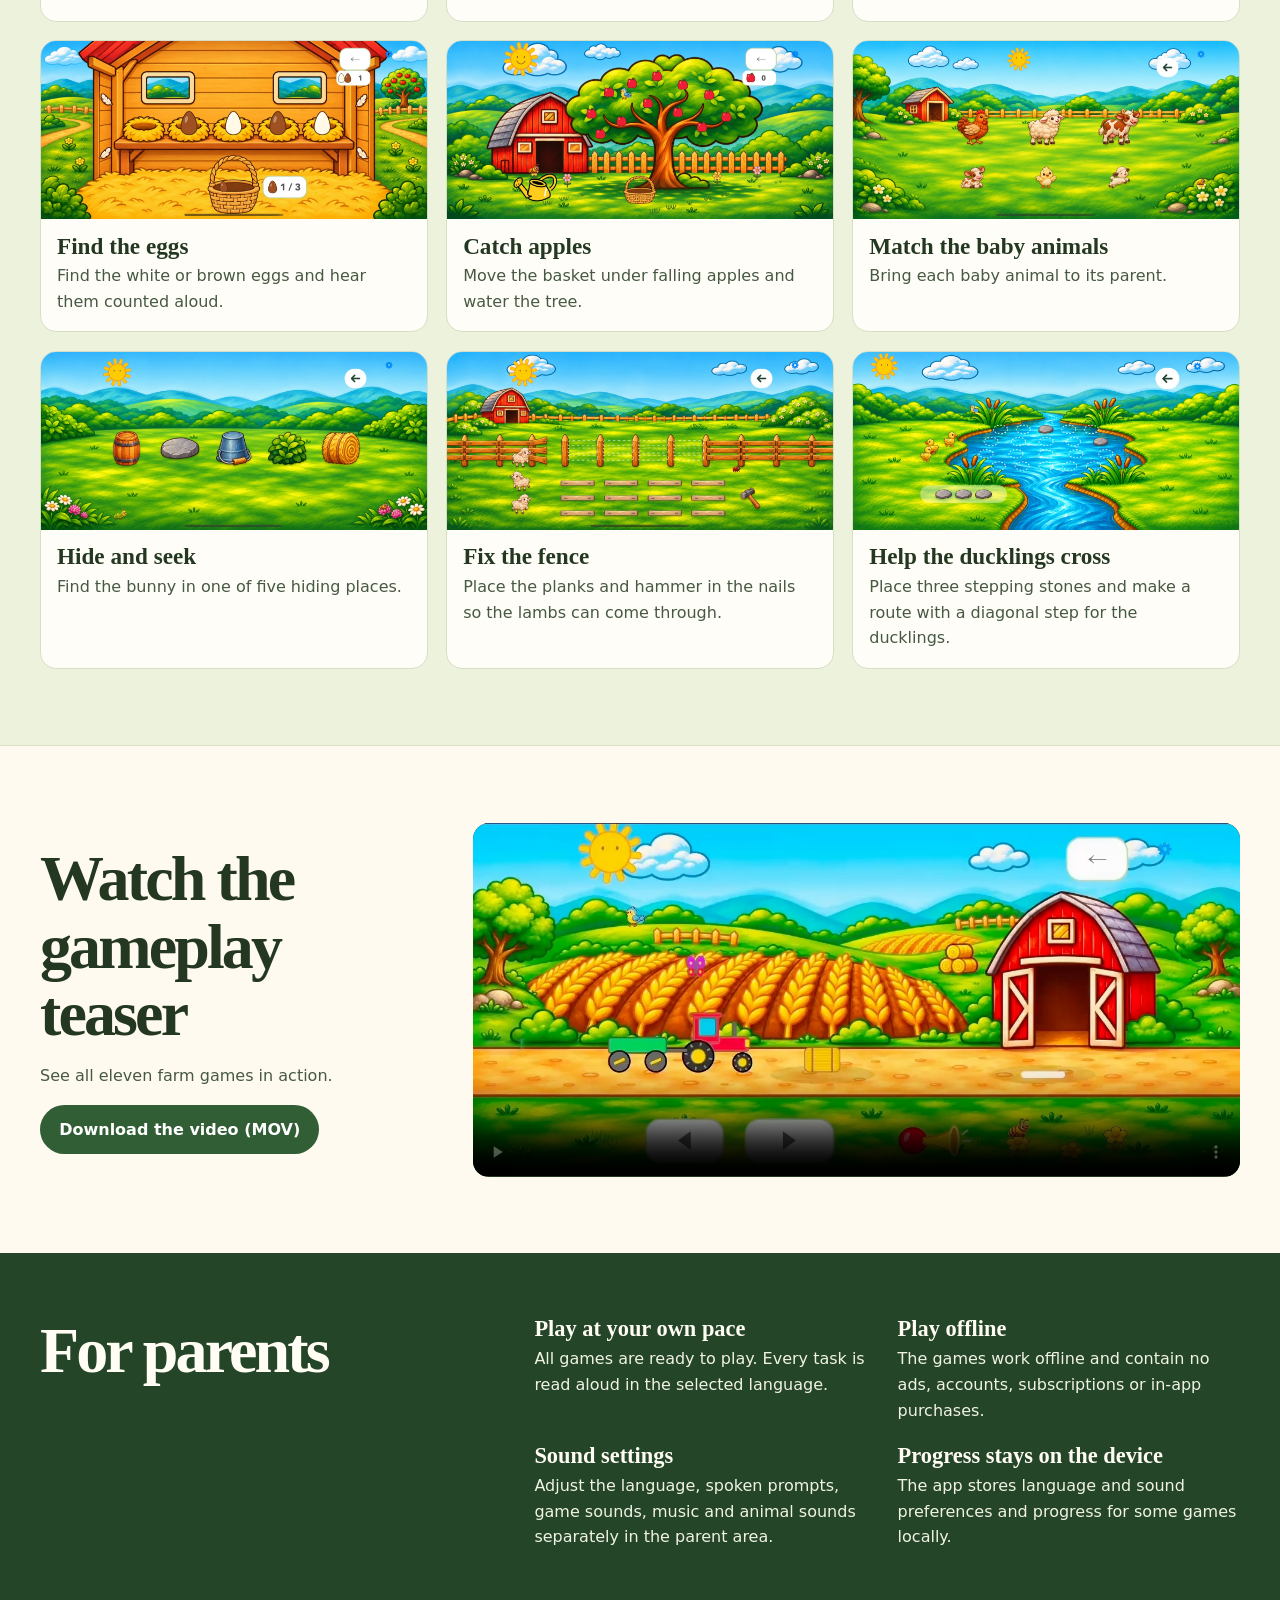
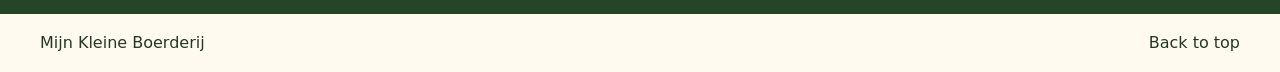
==== commit faf66705: "Add download link appstore" ====
--- a/gb/index.html
+++ b/gb/index.html
@@ -28,7 +28,10 @@
         <p class="platform">Ages 3–5 · iPhone and iPad</p>
         <h1 id="titel">Mijn Kleine Boerderij</h1>
         <p>Help Farmer Tom with eleven activities on the farm. Every task is read aloud in English or Dutch. For children aged 3 to 5.</p>
-        <a class="button" href="#preview">Watch the teaser</a>
+        <div class="hero-actions">
+          <a class="button" href="https://apps.apple.com/nl/app/mijnboerderij/id6836933727">Download on the App Store</a>
+          <a class="button" href="#preview">Watch the teaser</a>
+        </div>
       </div>
       <div class="hero-image">
         <img src="Previews/farm-map.jpg" alt="The farm, with a red barn, tractor, vegetable garden, chicken coop and apple tree" width="662" height="1440" fetchpriority="high">
--- a/gb/styles.css
+++ b/gb/styles.css
@@ -31,6 +31,7 @@
 .hero .platform { color: var(--green); font-weight: 750; margin-bottom: .85rem; }
 h1 { font-size: clamp(3.35rem, 7vw, 6.4rem); letter-spacing: -.075em; }
 .hero p:not(.platform) { color: var(--muted); font-size: clamp(1.075rem, 2vw, 1.24rem); max-width: 32ch; margin-block: 1.25rem 1.65rem; }
+.hero-actions { display: flex; flex-wrap: wrap; gap: .75rem; }
 .button { display: inline-block; padding: .75rem 1.2rem; border-radius: 100vw; background: var(--green); color: white; text-decoration: none; font-weight: 750; }
 .button:hover { background: #244929; }
 .hero-image { overflow: hidden; border-radius: 1.35rem; border: .4rem solid var(--paper); background: #b5dded; box-shadow: 0 18px 40px #34442f24; }
